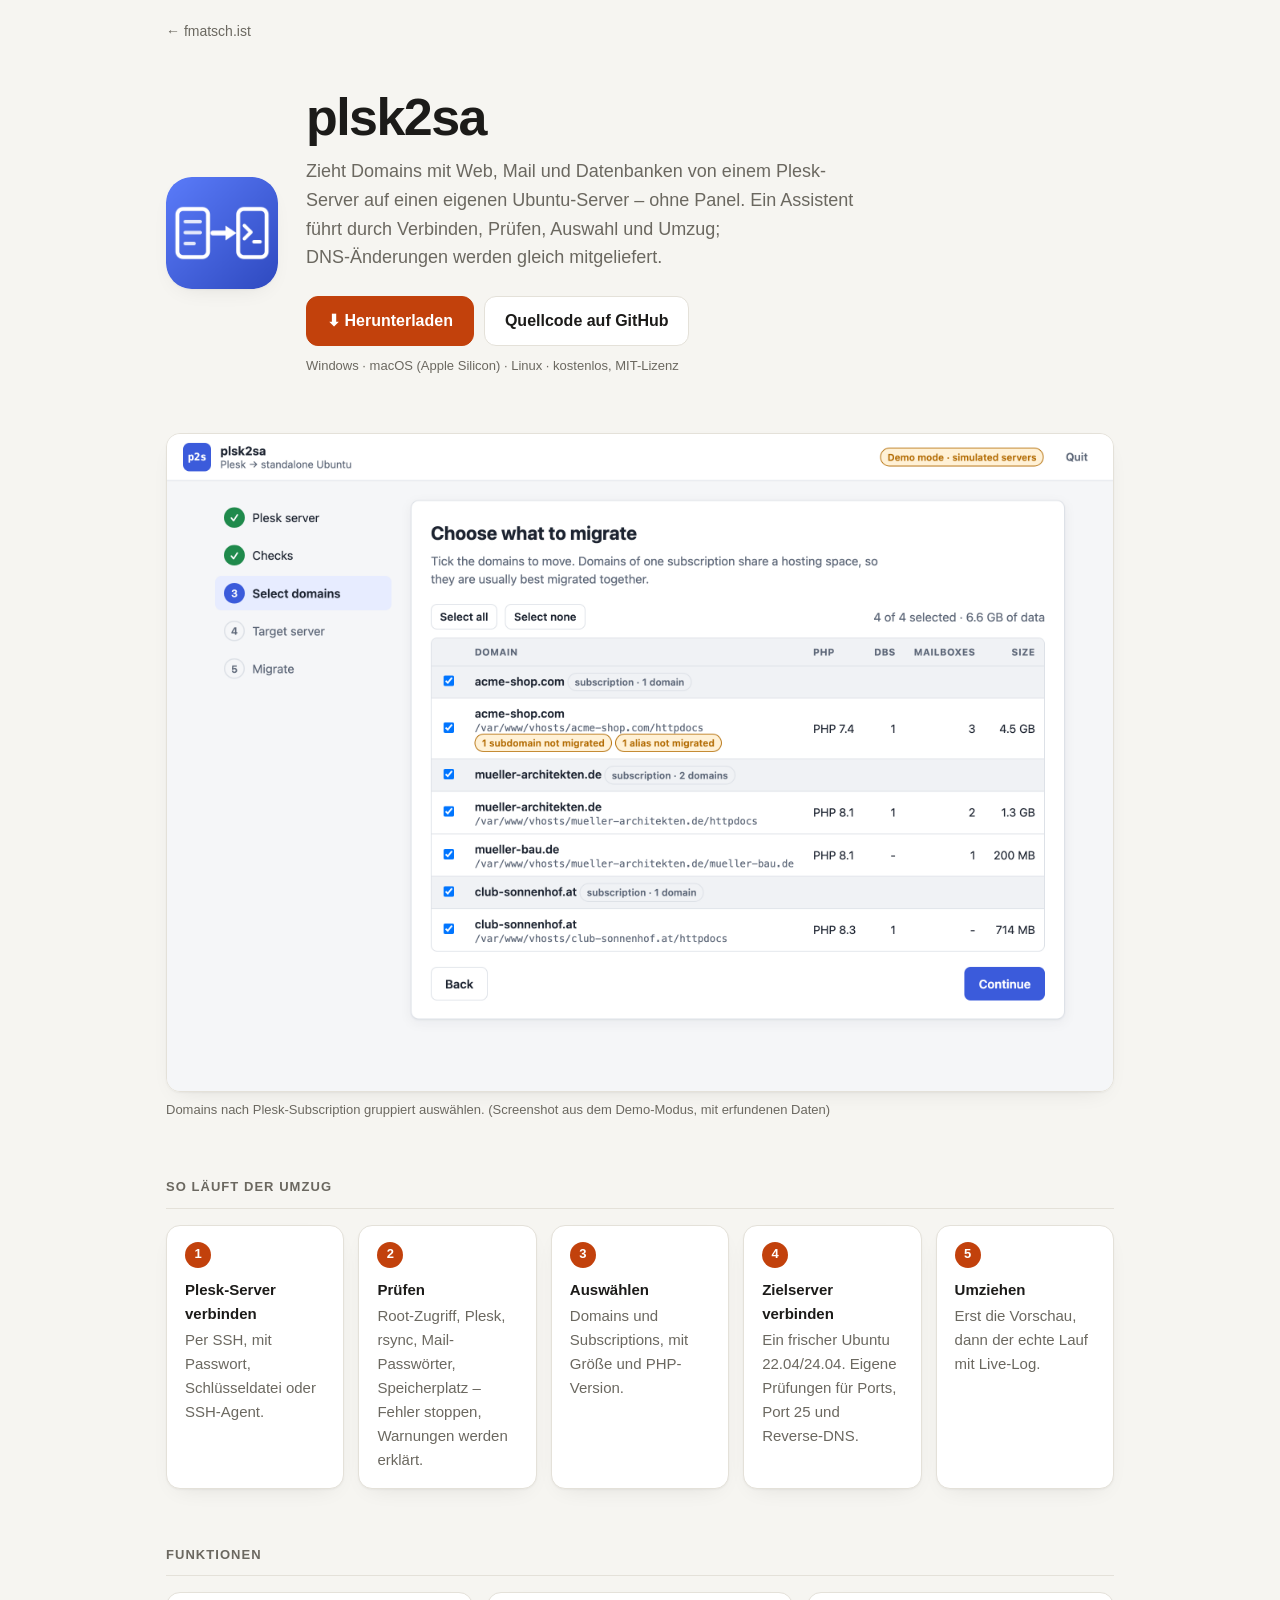
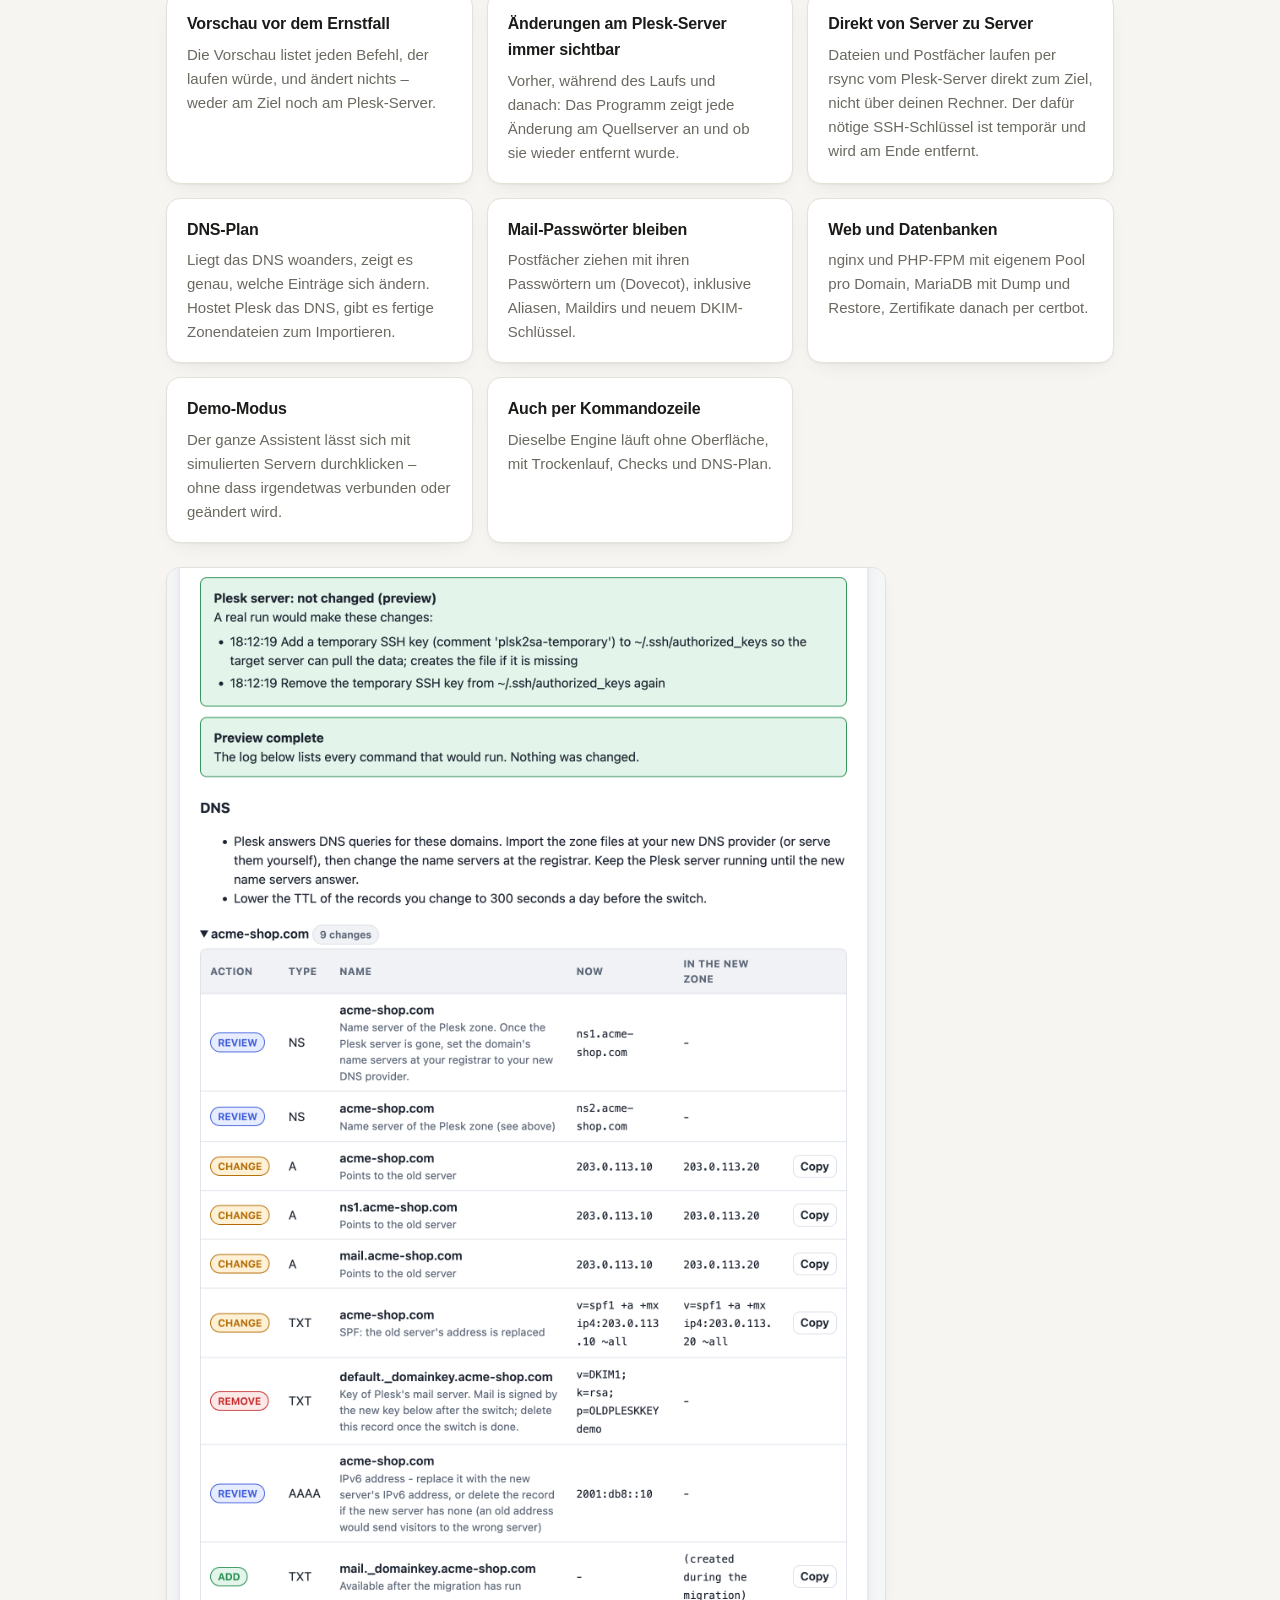
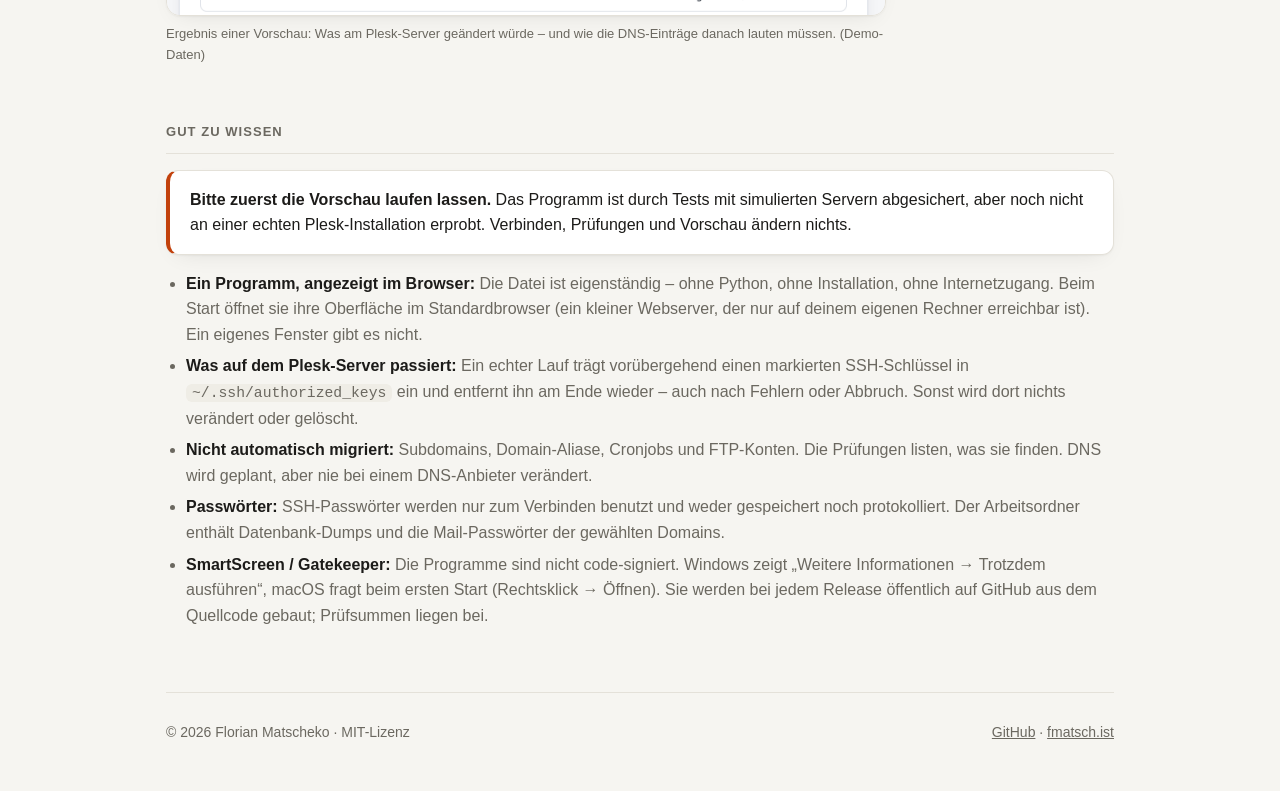
==== docs/index.html @ 43d85973 "Add project page for GitHub Pages (docs/) Landing page in the style of the sibling projects, with ic" ====
<!doctype html>
<html lang="de">
<head>
<meta charset="utf-8">
<meta name="viewport" content="width=device-width, initial-scale=1">
<title>plsk2sa – von Plesk auf einen eigenen Ubuntu-Server</title>
<meta name="description" content="Zieht Domains mit Web, Mail und Datenbanken von einem Plesk-Server auf einen nackten Ubuntu-Server – mit Assistent für Windows, macOS und Linux, Vorschau und DNS-Plan.">
<meta property="og:title" content="plsk2sa">
<meta property="og:description" content="Von Plesk auf einen eigenen Ubuntu-Server umziehen – Web, Mail, Datenbanken und DNS-Plan.">
<meta property="og:image" content="https://fmatsch.ist/plsk2sa/icon.png">
<meta name="color-scheme" content="light dark">
<link rel="icon" type="image/png" href="favicon.png">
<style>
  :root {
    --bg: #f6f5f1; --surface: #ffffff; --text: #1c1b19; --muted: #6b6860;
    --line: #e4e1d9; --accent: #c2410c; --chip: #efede6;
    --shadow: 0 1px 2px rgba(0,0,0,.04), 0 8px 24px -12px rgba(0,0,0,.12);
  }
  @media (prefers-color-scheme: dark) {
    :root:not([data-theme="light"]) {
      --bg: #141413; --surface: #1d1c1a; --text: #f1efe9; --muted: #a19d93;
      --line: #2e2c29; --accent: #fb923c; --chip: #272522;
      --shadow: 0 1px 2px rgba(0,0,0,.3), 0 8px 24px -12px rgba(0,0,0,.6);
    }
  }
  :root[data-theme="dark"] {
    --bg: #141413; --surface: #1d1c1a; --text: #f1efe9; --muted: #a19d93;
    --line: #2e2c29; --accent: #fb923c; --chip: #272522;
    --shadow: 0 1px 2px rgba(0,0,0,.3), 0 8px 24px -12px rgba(0,0,0,.6);
  }
  * { box-sizing: border-box; }
  [hidden] { display: none !important; }
  html { -webkit-text-size-adjust: 100%; }
  body {
    margin: 0; background: var(--bg); color: var(--text);
    font: 16px/1.6 ui-sans-serif, -apple-system, BlinkMacSystemFont, "Segoe UI", Inter, Roboto, sans-serif;
    -webkit-font-smoothing: antialiased;
  }
  a { color: inherit; }
  .wrap { max-width: 980px; margin: 0 auto; padding: 0 16px; }
  .crumb { padding: 20px 0 0; font-size: 14px; color: var(--muted); }
  .crumb a { text-decoration: none; }
  .crumb a:hover { color: var(--accent); }

  .hero { display: flex; gap: 28px; align-items: center; padding: 48px 0 32px; flex-wrap: wrap; }
  .hero img.icon { width: 112px; height: 112px; border-radius: 26px; box-shadow: var(--shadow); flex: none; }
  .hero h1 { font-size: clamp(32px, 6vw, 52px); letter-spacing: -0.03em; line-height: 1.05; margin: 0 0 12px; }
  .hero p { margin: 0; color: var(--muted); font-size: 18px; max-width: 56ch; }
  .actions { display: flex; flex-wrap: wrap; gap: 10px; align-items: center; margin: 24px 0 0; }
  .btn {
    display: inline-flex; align-items: center; gap: 8px; text-decoration: none;
    padding: 11px 20px; border-radius: 12px; font-weight: 600; font-size: 16px;
    border: 1px solid var(--line); background: var(--surface); color: var(--text);
  }
  .btn:hover { border-color: var(--accent); }
  .btn.primary { background: var(--accent); border-color: var(--accent); color: #fff; }
  .btn.primary:hover { filter: brightness(1.08); }
  .btn:focus-visible { outline: 2px solid var(--accent); outline-offset: 2px; }
  .dl-meta { font-size: 13px; color: var(--muted); margin-top: 10px; min-height: 1.2em; }
  .dl-all { font-size: 13px; color: var(--muted); margin-top: 4px; }
  .dl-all a { margin-right: 14px; }

  figure { margin: 24px 0 8px; }
  figure img {
    display: block; width: 100%; height: auto; border-radius: 14px;
    border: 1px solid var(--line); box-shadow: var(--shadow);
  }
  figure.narrow { max-width: 720px; }
  figcaption { font-size: 13px; color: var(--muted); margin-top: 8px; }

  h2 {
    font-size: 13px; font-weight: 600; text-transform: uppercase; letter-spacing: .08em;
    color: var(--muted); margin: 56px 0 16px; padding-bottom: 10px; border-bottom: 1px solid var(--line);
  }
  .steps { counter-reset: s; display: grid; grid-template-columns: repeat(auto-fit, minmax(170px, 1fr)); gap: 14px; padding: 0; margin: 0; list-style: none; }
  .steps li {
    counter-increment: s; background: var(--surface); border: 1px solid var(--line);
    border-radius: 14px; padding: 16px 18px; box-shadow: var(--shadow); font-size: 15px;
  }
  .steps li::before {
    content: counter(s); display: grid; place-items: center; width: 26px; height: 26px;
    border-radius: 50%; background: var(--accent); color: #fff; font-weight: 700; font-size: 13px; margin-bottom: 10px;
  }
  .steps b { display: block; margin-bottom: 2px; }
  .steps span { color: var(--muted); }

  .grid { display: grid; grid-template-columns: repeat(auto-fill, minmax(280px, 1fr)); gap: 14px; }
  .card { background: var(--surface); border: 1px solid var(--line); border-radius: 14px; padding: 18px 20px; box-shadow: var(--shadow); }
  .card h3 { margin: 0 0 6px; font-size: 16px; letter-spacing: -0.01em; }
  .card p { margin: 0; color: var(--muted); font-size: 15px; }

  .note { background: var(--surface); border: 1px solid var(--line); border-left: 4px solid var(--accent); border-radius: 12px; padding: 16px 20px; box-shadow: var(--shadow); }
  .note p { margin: 0 0 10px; } .note p:last-child { margin: 0; }
  ul.plain { margin: 0; padding-left: 20px; color: var(--muted); }
  ul.plain li { margin: 6px 0; } ul.plain b { color: var(--text); }
  code { background: var(--chip); padding: 1px 6px; border-radius: 6px; font-size: .92em; }

  footer {
    border-top: 1px solid var(--line); margin-top: 64px; padding: 28px 0 48px;
    color: var(--muted); font-size: 14px; display: flex; flex-wrap: wrap; gap: 8px 24px; justify-content: space-between;
  }
  footer a { color: var(--muted); } footer a:hover { color: var(--accent); }
  @media (max-width: 480px) { .hero { padding-top: 32px; } .hero img.icon { width: 84px; height: 84px; border-radius: 20px; } }
</style>
</head>
<body>
<div class="wrap">
  <div class="crumb"><a href="https://fmatsch.ist/">← fmatsch.ist</a></div>

  <header class="hero">
    <img class="icon" src="icon.png" alt="" width="112" height="112">
    <div>
      <h1>plsk2sa</h1>
      <p>Zieht Domains mit Web, Mail und Datenbanken von einem Plesk-Server auf einen eigenen Ubuntu-Server – ohne Panel. Ein Assistent führt durch Verbinden, Prüfen, Auswahl und Umzug; DNS-Änderungen werden gleich mitgeliefert.</p>
      <div class="actions">
        <a class="btn primary" id="dl" href="https://github.com/fmatsch/plsk2sa/releases/latest">⬇ Herunterladen</a>
        <a class="btn" href="https://github.com/fmatsch/plsk2sa">Quellcode auf GitHub</a>
      </div>
      <div class="dl-meta" id="dl-meta">Windows · macOS (Apple Silicon) · Linux · kostenlos, MIT-Lizenz</div>
      <div class="dl-all" id="dl-all" hidden></div>
    </div>
  </header>

  <figure>
    <img src="screenshot.png" alt="Der Assistent: Domains nach Subscription gruppiert, mit PHP-Version, Datenbanken, Postfächern und Größe" width="2360" height="1640">
    <figcaption>Domains nach Plesk-Subscription gruppiert auswählen. (Screenshot aus dem Demo-Modus, mit erfundenen Daten)</figcaption>
  </figure>

  <h2>So läuft der Umzug</h2>
  <ol class="steps">
    <li><b>Plesk-Server verbinden</b><span>Per SSH, mit Passwort, Schlüsseldatei oder SSH-Agent.</span></li>
    <li><b>Prüfen</b><span>Root-Zugriff, Plesk, rsync, Mail-Passwörter, Speicherplatz – Fehler stoppen, Warnungen werden erklärt.</span></li>
    <li><b>Auswählen</b><span>Domains und Subscriptions, mit Größe und PHP-Version.</span></li>
    <li><b>Zielserver verbinden</b><span>Ein frischer Ubuntu 22.04/24.04. Eigene Prüfungen für Ports, Port 25 und Reverse-DNS.</span></li>
    <li><b>Umziehen</b><span>Erst die Vorschau, dann der echte Lauf mit Live-Log.</span></li>
  </ol>

  <h2>Funktionen</h2>
  <div class="grid">
    <div class="card"><h3>Vorschau vor dem Ernstfall</h3><p>Die Vorschau listet jeden Befehl, der laufen würde, und ändert nichts – weder am Ziel noch am Plesk-Server.</p></div>
    <div class="card"><h3>Änderungen am Plesk-Server immer sichtbar</h3><p>Vorher, während des Laufs und danach: Das Programm zeigt jede Änderung am Quellserver an und ob sie wieder entfernt wurde.</p></div>
    <div class="card"><h3>Direkt von Server zu Server</h3><p>Dateien und Postfächer laufen per rsync vom Plesk-Server direkt zum Ziel, nicht über deinen Rechner. Der dafür nötige SSH-Schlüssel ist temporär und wird am Ende entfernt.</p></div>
    <div class="card"><h3>DNS-Plan</h3><p>Liegt das DNS woanders, zeigt es genau, welche Einträge sich ändern. Hostet Plesk das DNS, gibt es fertige Zonendateien zum Importieren.</p></div>
    <div class="card"><h3>Mail-Passwörter bleiben</h3><p>Postfächer ziehen mit ihren Passwörtern um (Dovecot), inklusive Aliasen, Maildirs und neuem DKIM-Schlüssel.</p></div>
    <div class="card"><h3>Web und Datenbanken</h3><p>nginx und PHP-FPM mit eigenem Pool pro Domain, MariaDB mit Dump und Restore, Zertifikate danach per certbot.</p></div>
    <div class="card"><h3>Demo-Modus</h3><p>Der ganze Assistent lässt sich mit simulierten Servern durchklicken – ohne dass irgendetwas verbunden oder geändert wird.</p></div>
    <div class="card"><h3>Auch per Kommandozeile</h3><p>Dieselbe Engine läuft ohne Oberfläche, mit Trockenlauf, Checks und DNS-Plan.</p></div>
  </div>

  <figure class="narrow">
    <img src="screenshot-dns.png" alt="Ergebnis der Vorschau: Hinweis zu Änderungen am Plesk-Server und DNS-Plan mit geänderten, hinzuzufügenden und zu entfernenden Einträgen" width="1700" height="2480" loading="lazy">
    <figcaption>Ergebnis einer Vorschau: Was am Plesk-Server geändert würde – und wie die DNS-Einträge danach lauten müssen. (Demo-Daten)</figcaption>
  </figure>

  <h2>Gut zu wissen</h2>
  <div class="note">
    <p><b>Bitte zuerst die Vorschau laufen lassen.</b> Das Programm ist durch Tests mit simulierten Servern abgesichert, aber noch nicht an einer echten Plesk-Installation erprobt. Verbinden, Prüfungen und Vorschau ändern nichts.</p>
  </div>
  <ul class="plain" style="margin-top:16px">
    <li><b>Ein Programm, angezeigt im Browser:</b> Die Datei ist eigenständig – ohne Python, ohne Installation, ohne Internetzugang. Beim Start öffnet sie ihre Oberfläche im Standardbrowser (ein kleiner Webserver, der nur auf deinem eigenen Rechner erreichbar ist). Ein eigenes Fenster gibt es nicht.</li>
    <li><b>Was auf dem Plesk-Server passiert:</b> Ein echter Lauf trägt vorübergehend einen markierten SSH-Schlüssel in <code>~/.ssh/authorized_keys</code> ein und entfernt ihn am Ende wieder – auch nach Fehlern oder Abbruch. Sonst wird dort nichts verändert oder gelöscht.</li>
    <li><b>Nicht automatisch migriert:</b> Subdomains, Domain-Aliase, Cronjobs und FTP-Konten. Die Prüfungen listen, was sie finden. DNS wird geplant, aber nie bei einem DNS-Anbieter verändert.</li>
    <li><b>Passwörter:</b> SSH-Passwörter werden nur zum Verbinden benutzt und weder gespeichert noch protokolliert. Der Arbeitsordner enthält Datenbank-Dumps und die Mail-Passwörter der gewählten Domains.</li>
    <li><b>SmartScreen / Gatekeeper:</b> Die Programme sind nicht code-signiert. Windows zeigt „Weitere Informationen → Trotzdem ausführen“, macOS fragt beim ersten Start (Rechtsklick → Öffnen). Sie werden bei jedem Release öffentlich auf GitHub aus dem Quellcode gebaut; Prüfsummen liegen bei.</li>
  </ul>

  <footer>
    <span>© <span id="year">2026</span> Florian Matscheko · MIT-Lizenz</span>
    <span><a href="https://github.com/fmatsch/plsk2sa">GitHub</a> · <a href="https://fmatsch.ist/">fmatsch.ist</a></span>
  </footer>
</div>
<script>
  document.getElementById("year").textContent = new Date().getFullYear();

  // Direktlinks zum neuesten Release; ohne Netz oder ohne Release bleibt der statische Link.
  const FILES = [
    { os: "windows", label: "Windows", name: "plsk2sa-windows-x64.exe" },
    { os: "macos",   label: "macOS (Apple Silicon)", name: "plsk2sa-macos-arm64.tar.gz" },
    { os: "linux",   label: "Linux", name: "plsk2sa-linux-x64.tar.gz" },
  ];
  const ua = (navigator.userAgent || "") + " " + (navigator.platform || "");
  const mine = /Win/i.test(ua) ? "windows" : /Mac/i.test(ua) ? "macos" : /Linux|X11/i.test(ua) ? "linux" : "windows";

  fetch("https://api.github.com/repos/fmatsch/plsk2sa/releases/latest")
    .then(r => r.ok ? r.json() : Promise.reject())
    .then(rel => {
      const found = FILES.map(f => ({ ...f, asset: (rel.assets || []).find(a => a.name === f.name) })).filter(f => f.asset);
      if (!found.length) return;
      const pick = found.find(f => f.os === mine) || found[0];
      const dl = document.getElementById("dl");
      dl.href = pick.asset.browser_download_url;
      dl.textContent = "⬇ Für " + pick.label + " herunterladen";
      document.getElementById("dl-meta").textContent =
        `${rel.tag_name} · ${Math.round(pick.asset.size / 1048576)} MB · kostenlos, MIT-Lizenz`;
      const all = document.getElementById("dl-all");
      all.replaceChildren("Alle: ", ...found.map(f => Object.assign(document.createElement("a"),
        { href: f.asset.browser_download_url, textContent: f.label })));
      all.hidden = false;
    })
    .catch(() => {});
</script>
</body>
</html>
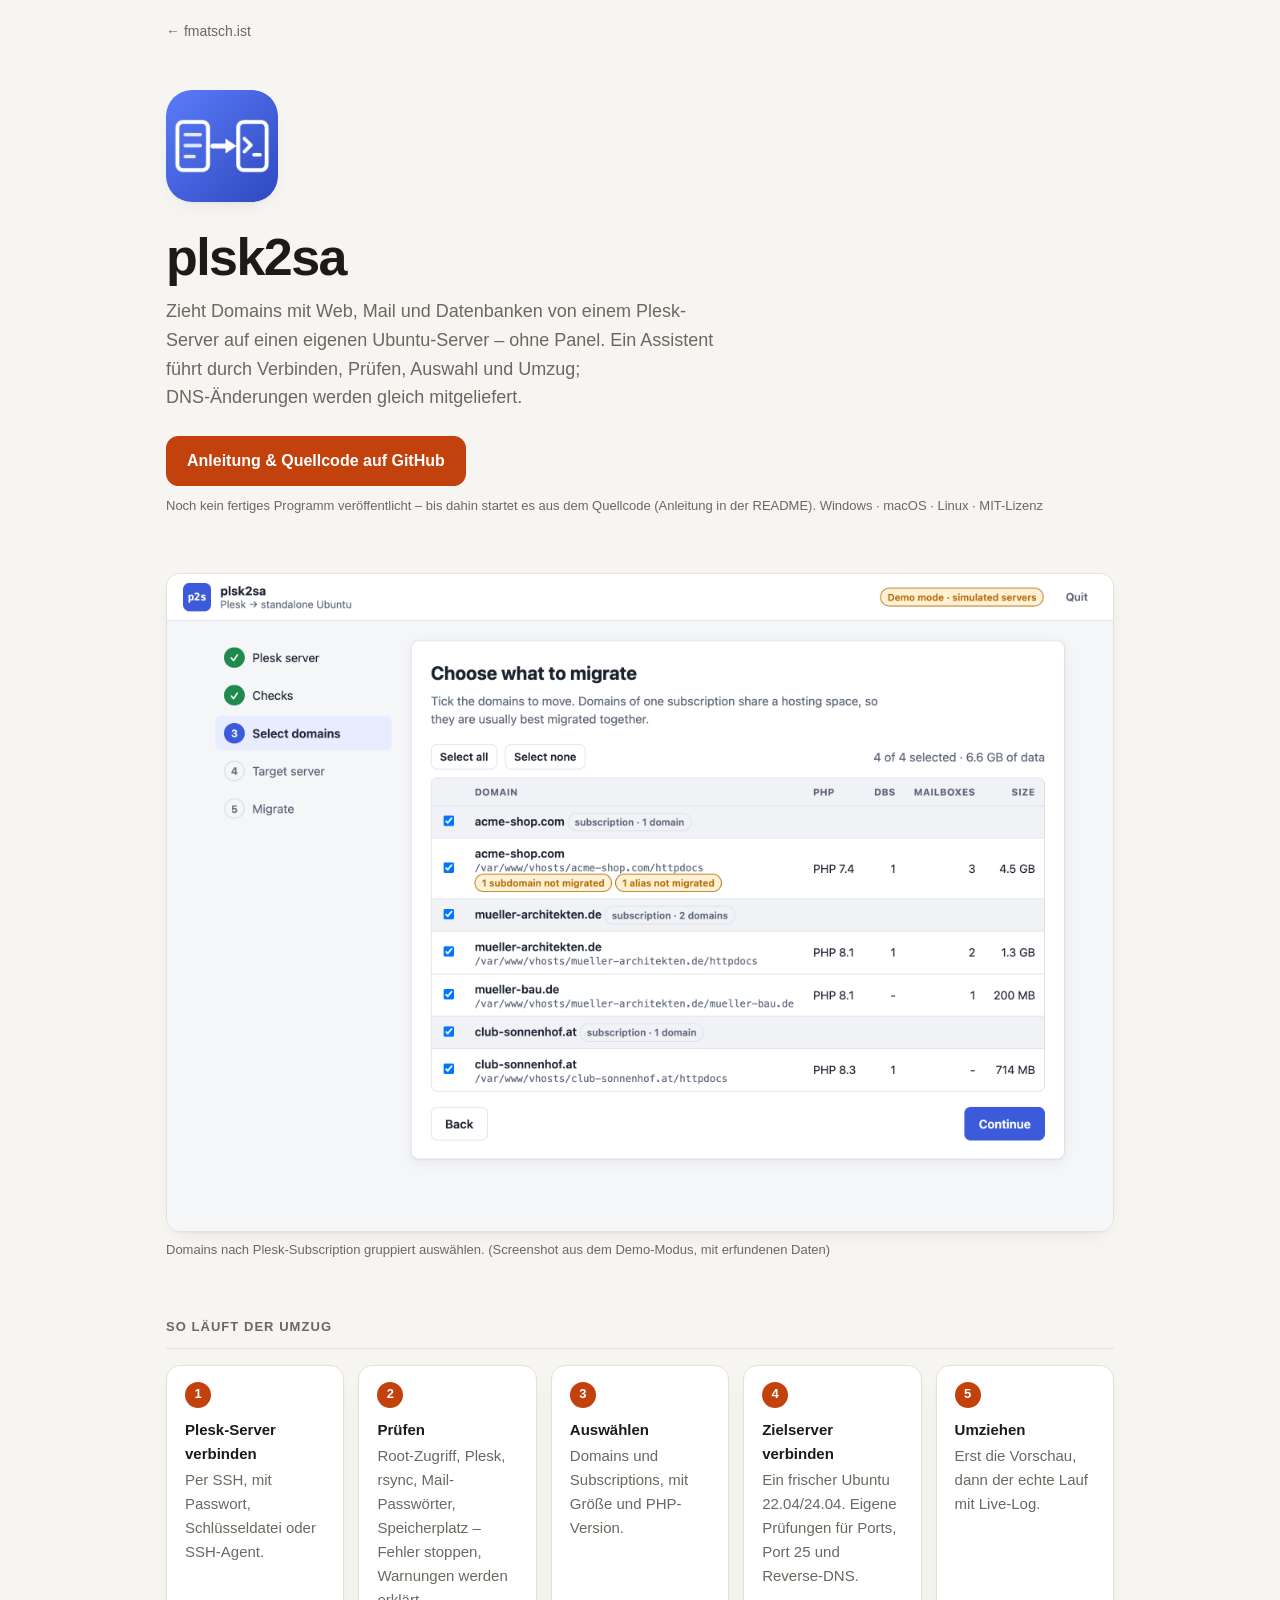
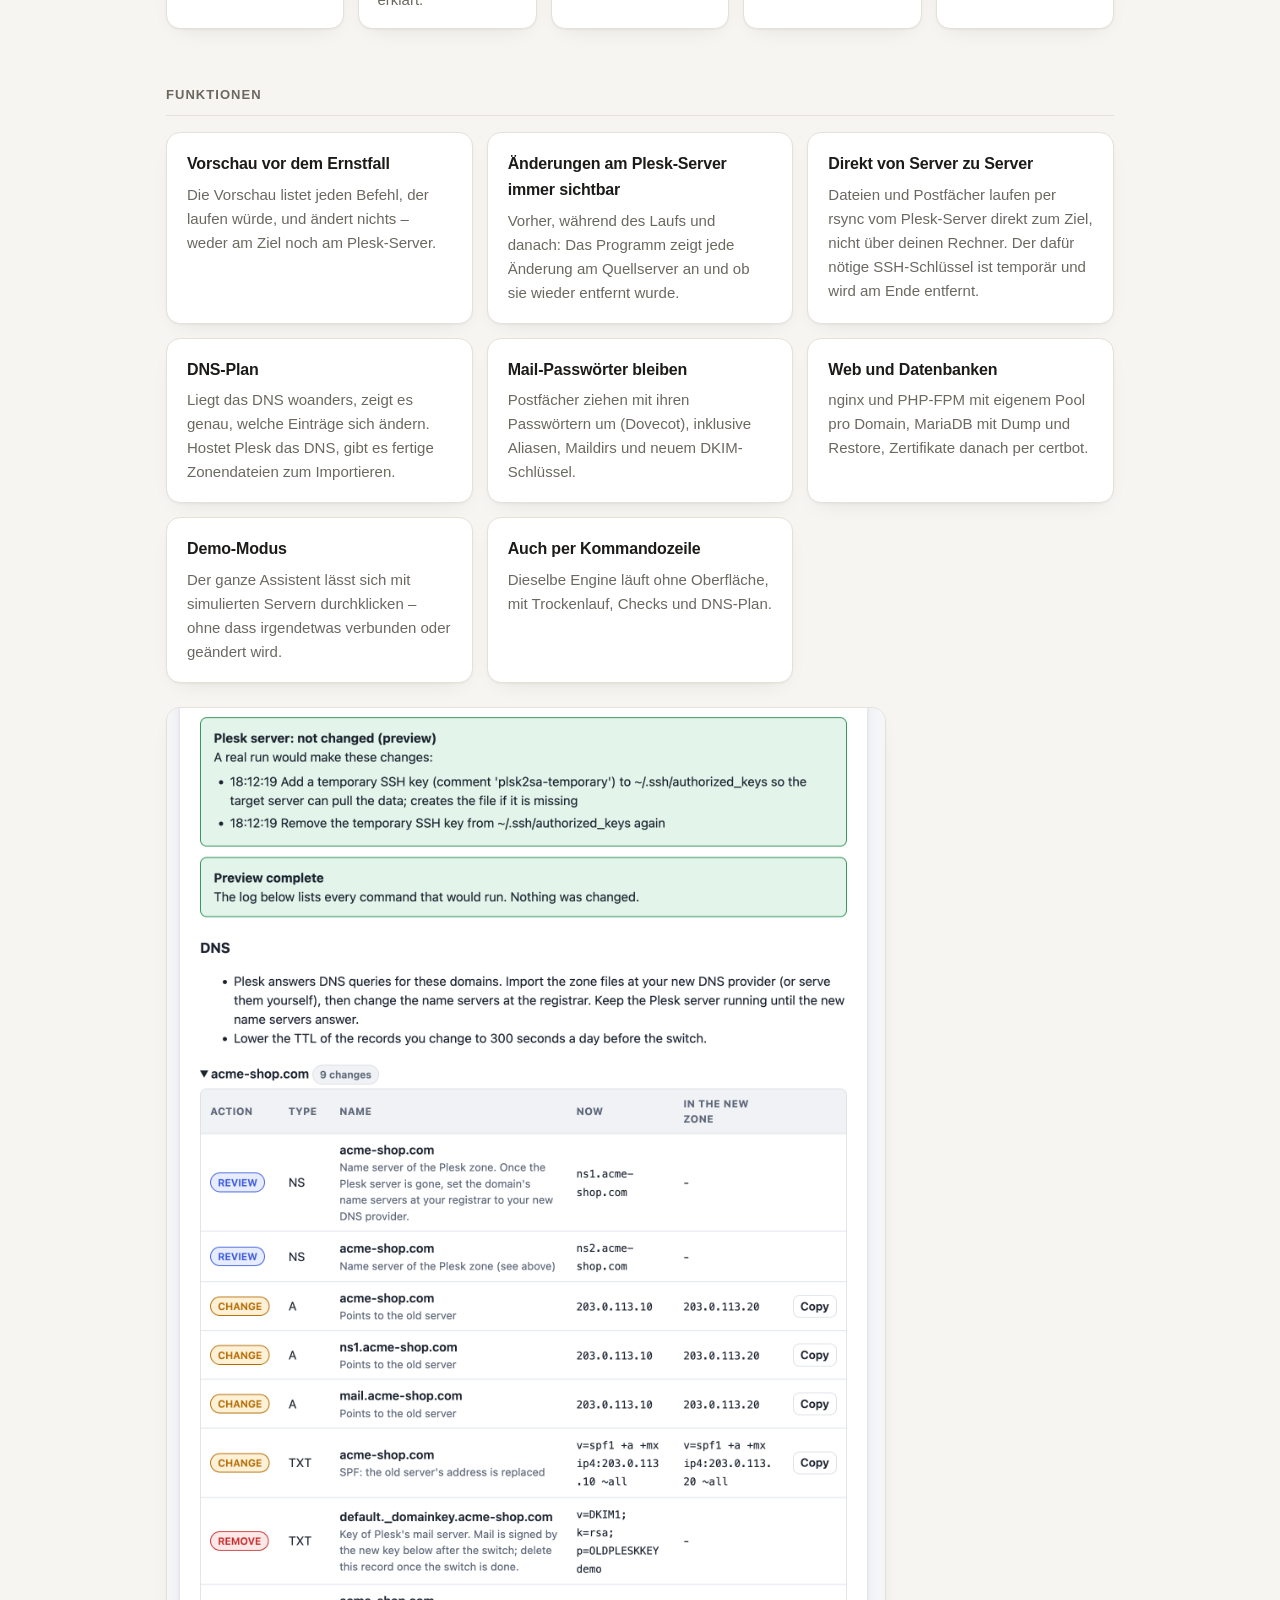
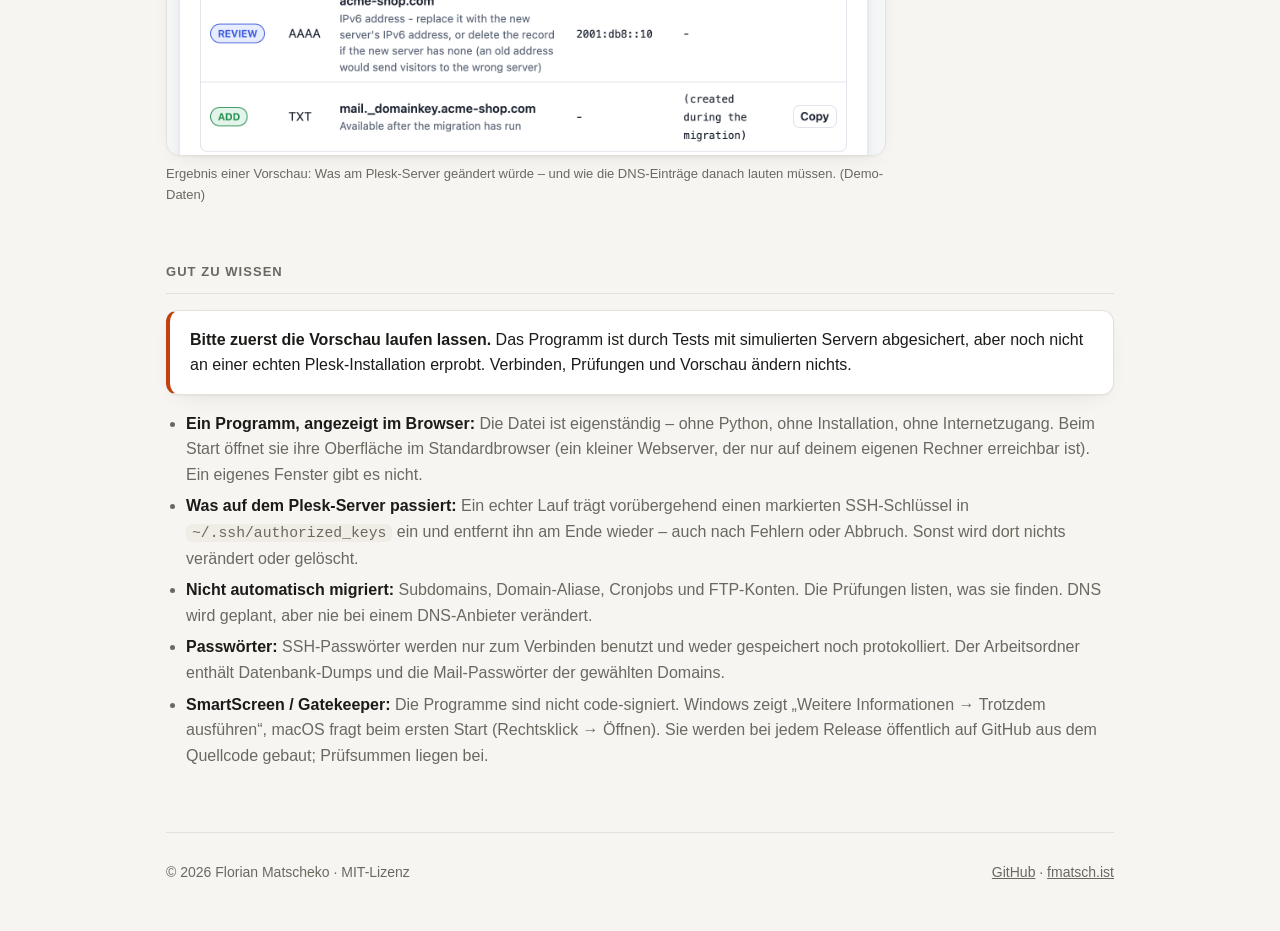
==== commit 78038d24: "Project page: honest download state until the first release; link the site from the README Co-Author" ====
--- a/docs/index.html
+++ b/docs/index.html
@@ -113,10 +113,10 @@
       <h1>plsk2sa</h1>
       <p>Zieht Domains mit Web, Mail und Datenbanken von einem Plesk-Server auf einen eigenen Ubuntu-Server – ohne Panel. Ein Assistent führt durch Verbinden, Prüfen, Auswahl und Umzug; DNS-Änderungen werden gleich mitgeliefert.</p>
       <div class="actions">
-        <a class="btn primary" id="dl" href="https://github.com/fmatsch/plsk2sa/releases/latest">⬇ Herunterladen</a>
-        <a class="btn" href="https://github.com/fmatsch/plsk2sa">Quellcode auf GitHub</a>
+        <a class="btn primary" id="dl" href="https://github.com/fmatsch/plsk2sa#readme">Anleitung &amp; Quellcode auf GitHub</a>
+        <a class="btn" id="src" href="https://github.com/fmatsch/plsk2sa" hidden>Quellcode auf GitHub</a>
       </div>
-      <div class="dl-meta" id="dl-meta">Windows · macOS (Apple Silicon) · Linux · kostenlos, MIT-Lizenz</div>
+      <div class="dl-meta" id="dl-meta">Noch kein fertiges Programm veröffentlicht – bis dahin startet es aus dem Quellcode (Anleitung in der README). Windows · macOS · Linux · MIT-Lizenz</div>
       <div class="dl-all" id="dl-all" hidden></div>
     </div>
   </header>
@@ -190,6 +190,7 @@
       const dl = document.getElementById("dl");
       dl.href = pick.asset.browser_download_url;
       dl.textContent = "⬇ Für " + pick.label + " herunterladen";
+      document.getElementById("src").hidden = false;
       document.getElementById("dl-meta").textContent =
         `${rel.tag_name} · ${Math.round(pick.asset.size / 1048576)} MB · kostenlos, MIT-Lizenz`;
       const all = document.getElementById("dl-all");
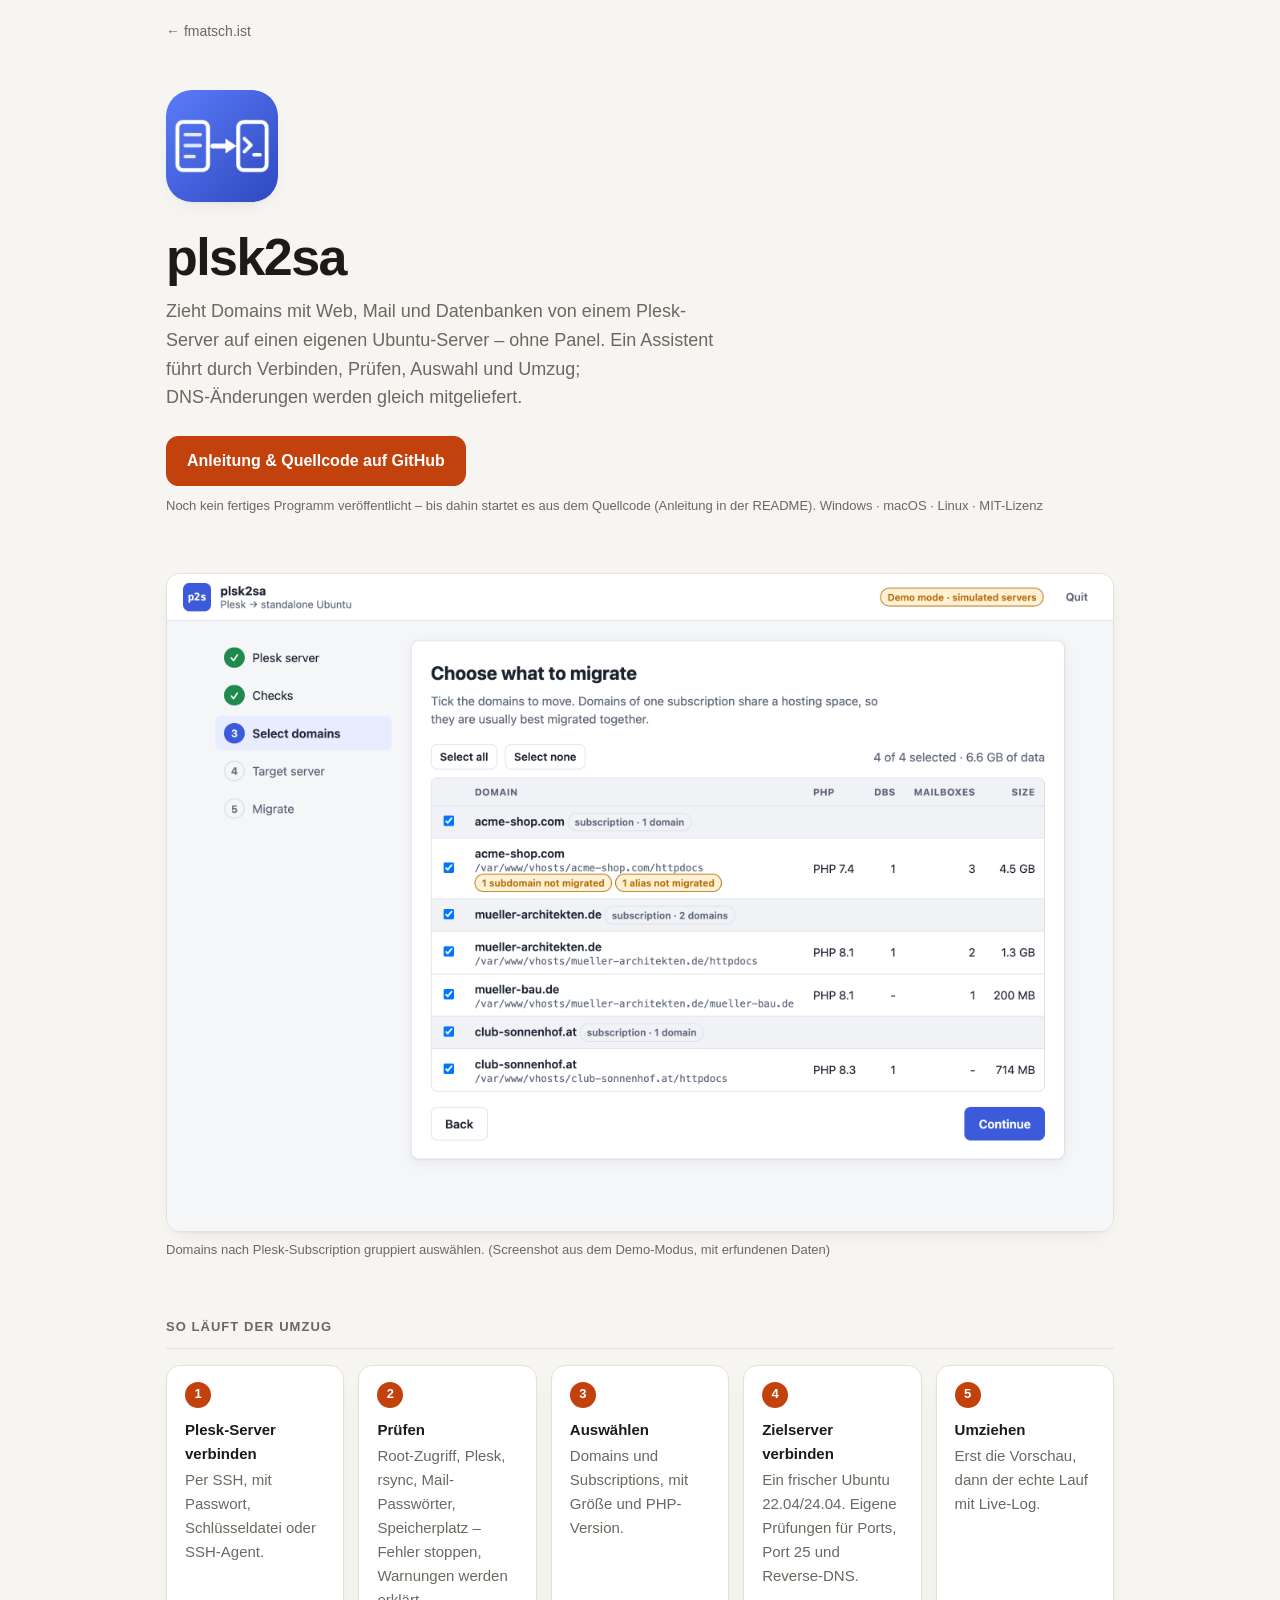
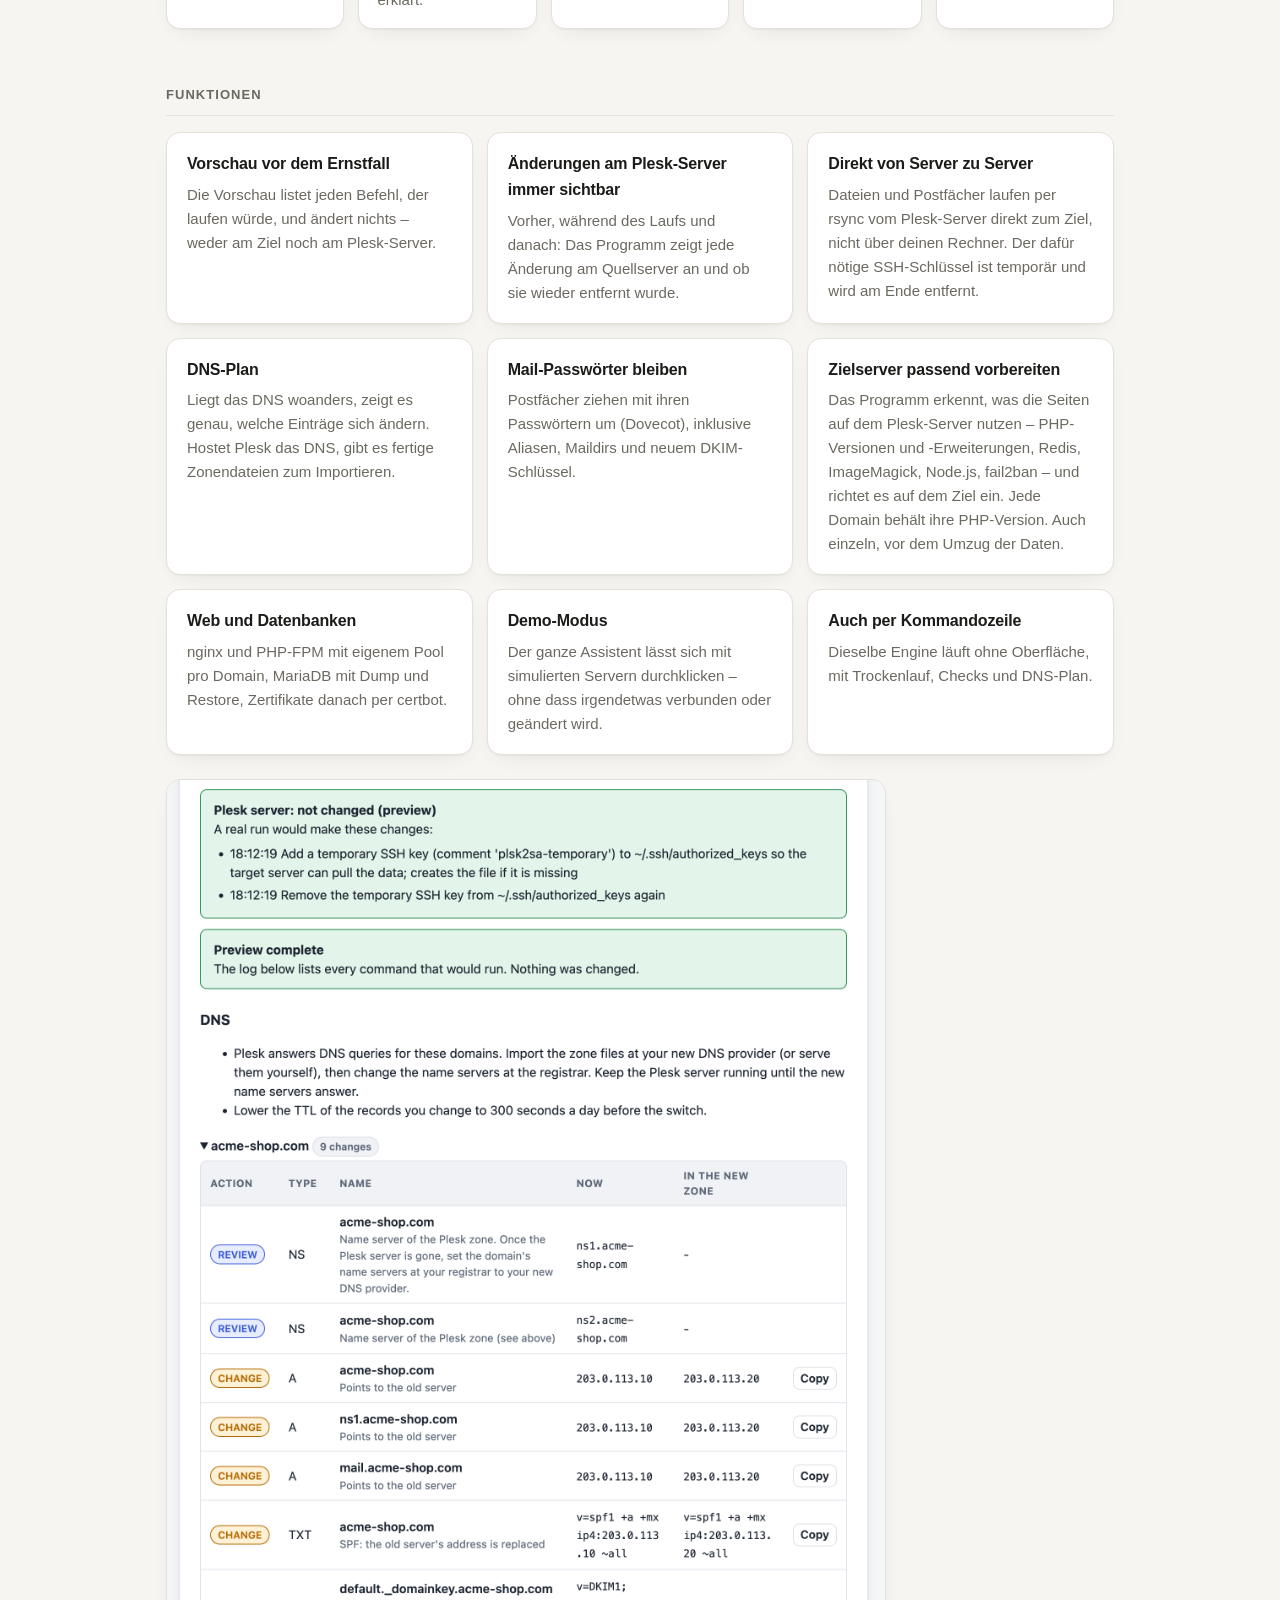
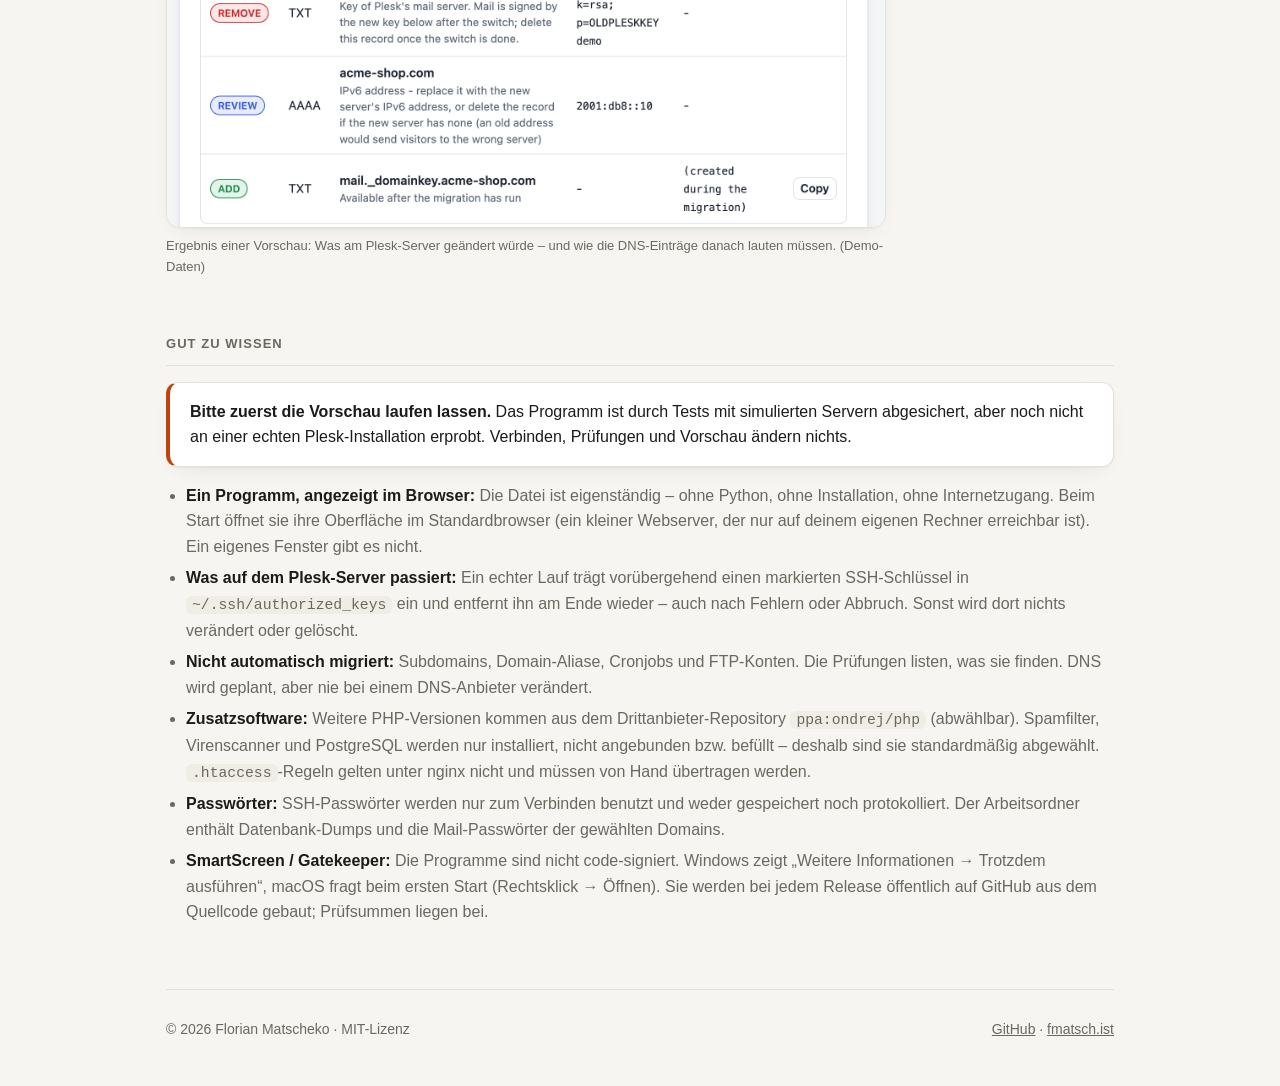
==== commit c54f7c1c: "Prepare the target server for what the Plesk sites use - requirements.py reads (read-only) what the " ====
--- a/docs/index.html
+++ b/docs/index.html
@@ -142,6 +142,7 @@
     <div class="card"><h3>Direkt von Server zu Server</h3><p>Dateien und Postfächer laufen per rsync vom Plesk-Server direkt zum Ziel, nicht über deinen Rechner. Der dafür nötige SSH-Schlüssel ist temporär und wird am Ende entfernt.</p></div>
     <div class="card"><h3>DNS-Plan</h3><p>Liegt das DNS woanders, zeigt es genau, welche Einträge sich ändern. Hostet Plesk das DNS, gibt es fertige Zonendateien zum Importieren.</p></div>
     <div class="card"><h3>Mail-Passwörter bleiben</h3><p>Postfächer ziehen mit ihren Passwörtern um (Dovecot), inklusive Aliasen, Maildirs und neuem DKIM-Schlüssel.</p></div>
+    <div class="card"><h3>Zielserver passend vorbereiten</h3><p>Das Programm erkennt, was die Seiten auf dem Plesk-Server nutzen – PHP-Versionen und -Erweiterungen, Redis, ImageMagick, Node.js, fail2ban – und richtet es auf dem Ziel ein. Jede Domain behält ihre PHP-Version. Auch einzeln, vor dem Umzug der Daten.</p></div>
     <div class="card"><h3>Web und Datenbanken</h3><p>nginx und PHP-FPM mit eigenem Pool pro Domain, MariaDB mit Dump und Restore, Zertifikate danach per certbot.</p></div>
     <div class="card"><h3>Demo-Modus</h3><p>Der ganze Assistent lässt sich mit simulierten Servern durchklicken – ohne dass irgendetwas verbunden oder geändert wird.</p></div>
     <div class="card"><h3>Auch per Kommandozeile</h3><p>Dieselbe Engine läuft ohne Oberfläche, mit Trockenlauf, Checks und DNS-Plan.</p></div>
@@ -160,6 +161,7 @@
     <li><b>Ein Programm, angezeigt im Browser:</b> Die Datei ist eigenständig – ohne Python, ohne Installation, ohne Internetzugang. Beim Start öffnet sie ihre Oberfläche im Standardbrowser (ein kleiner Webserver, der nur auf deinem eigenen Rechner erreichbar ist). Ein eigenes Fenster gibt es nicht.</li>
     <li><b>Was auf dem Plesk-Server passiert:</b> Ein echter Lauf trägt vorübergehend einen markierten SSH-Schlüssel in <code>~/.ssh/authorized_keys</code> ein und entfernt ihn am Ende wieder – auch nach Fehlern oder Abbruch. Sonst wird dort nichts verändert oder gelöscht.</li>
     <li><b>Nicht automatisch migriert:</b> Subdomains, Domain-Aliase, Cronjobs und FTP-Konten. Die Prüfungen listen, was sie finden. DNS wird geplant, aber nie bei einem DNS-Anbieter verändert.</li>
+    <li><b>Zusatzsoftware:</b> Weitere PHP-Versionen kommen aus dem Drittanbieter-Repository <code>ppa:ondrej/php</code> (abwählbar). Spamfilter, Virenscanner und PostgreSQL werden nur installiert, nicht angebunden bzw. befüllt – deshalb sind sie standardmäßig abgewählt. <code>.htaccess</code>-Regeln gelten unter nginx nicht und müssen von Hand übertragen werden.</li>
     <li><b>Passwörter:</b> SSH-Passwörter werden nur zum Verbinden benutzt und weder gespeichert noch protokolliert. Der Arbeitsordner enthält Datenbank-Dumps und die Mail-Passwörter der gewählten Domains.</li>
     <li><b>SmartScreen / Gatekeeper:</b> Die Programme sind nicht code-signiert. Windows zeigt „Weitere Informationen → Trotzdem ausführen“, macOS fragt beim ersten Start (Rechtsklick → Öffnen). Sie werden bei jedem Release öffentlich auf GitHub aus dem Quellcode gebaut; Prüfsummen liegen bei.</li>
   </ul>
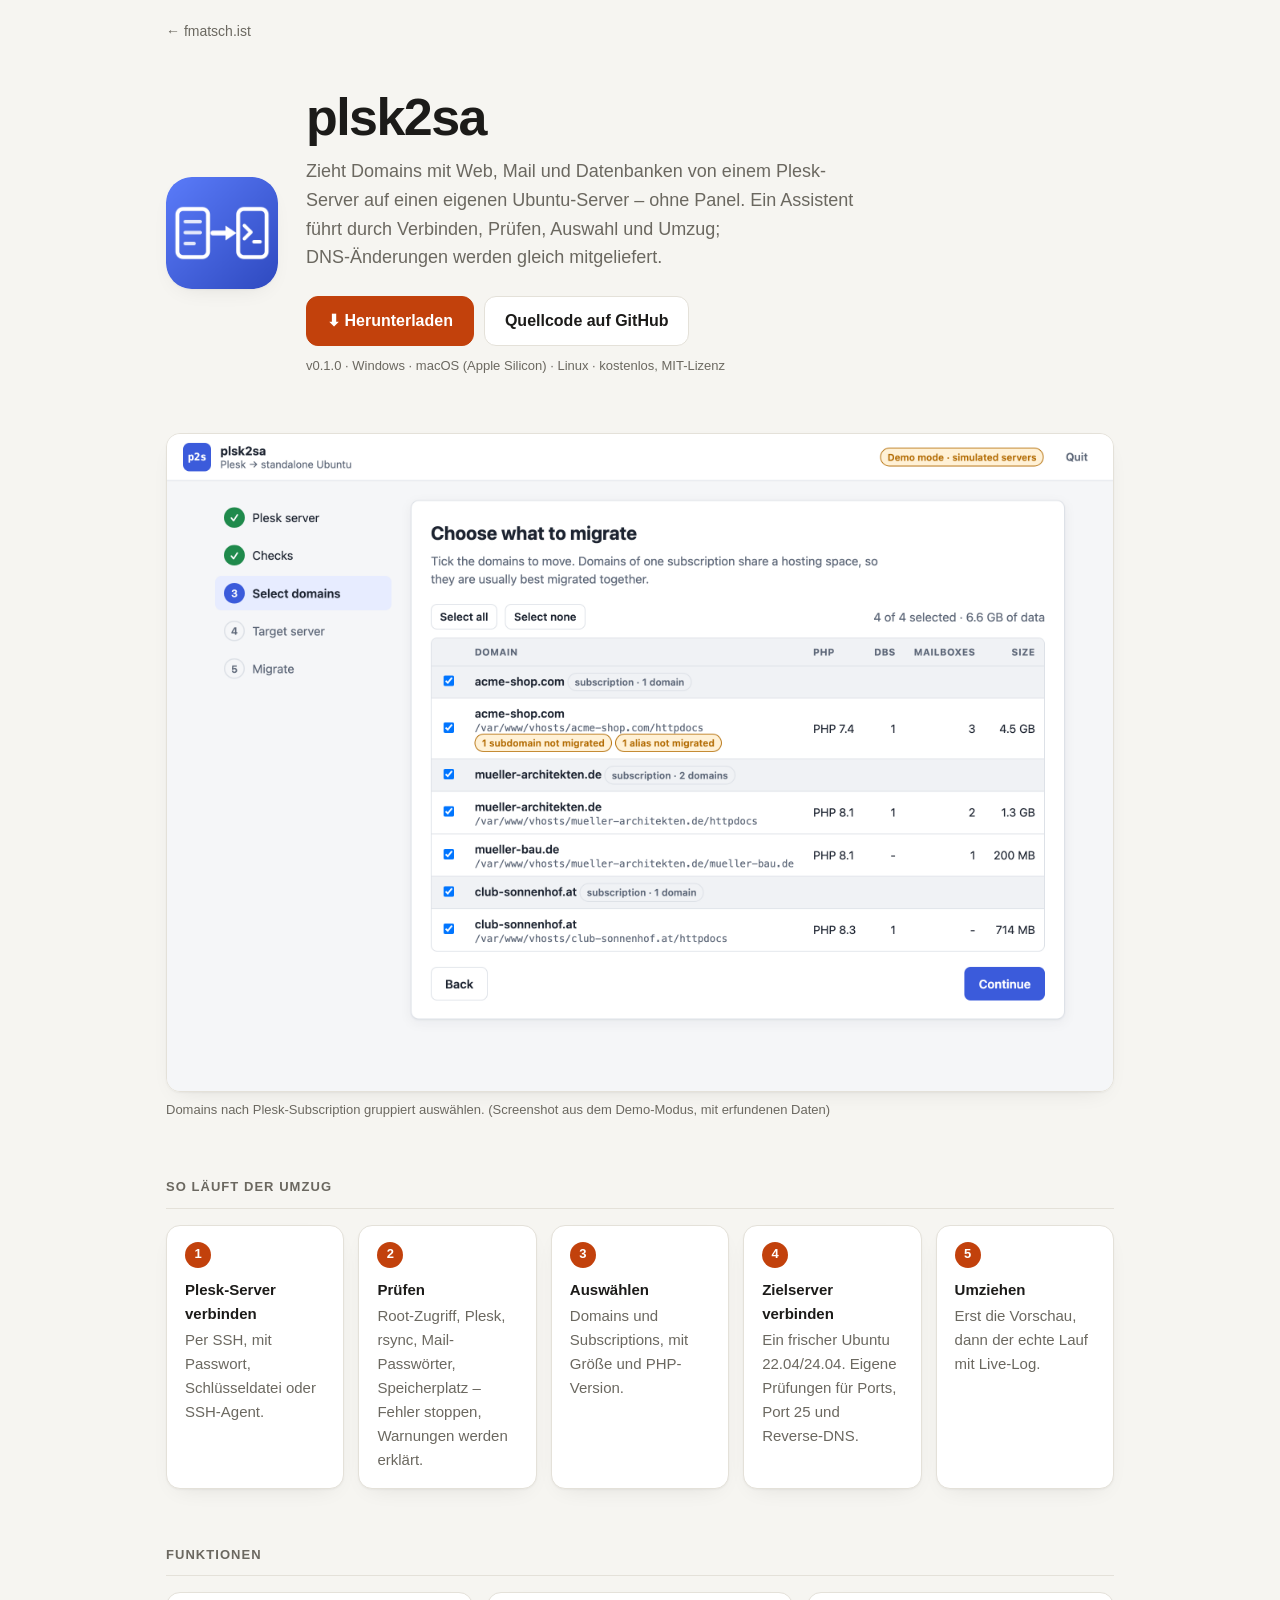
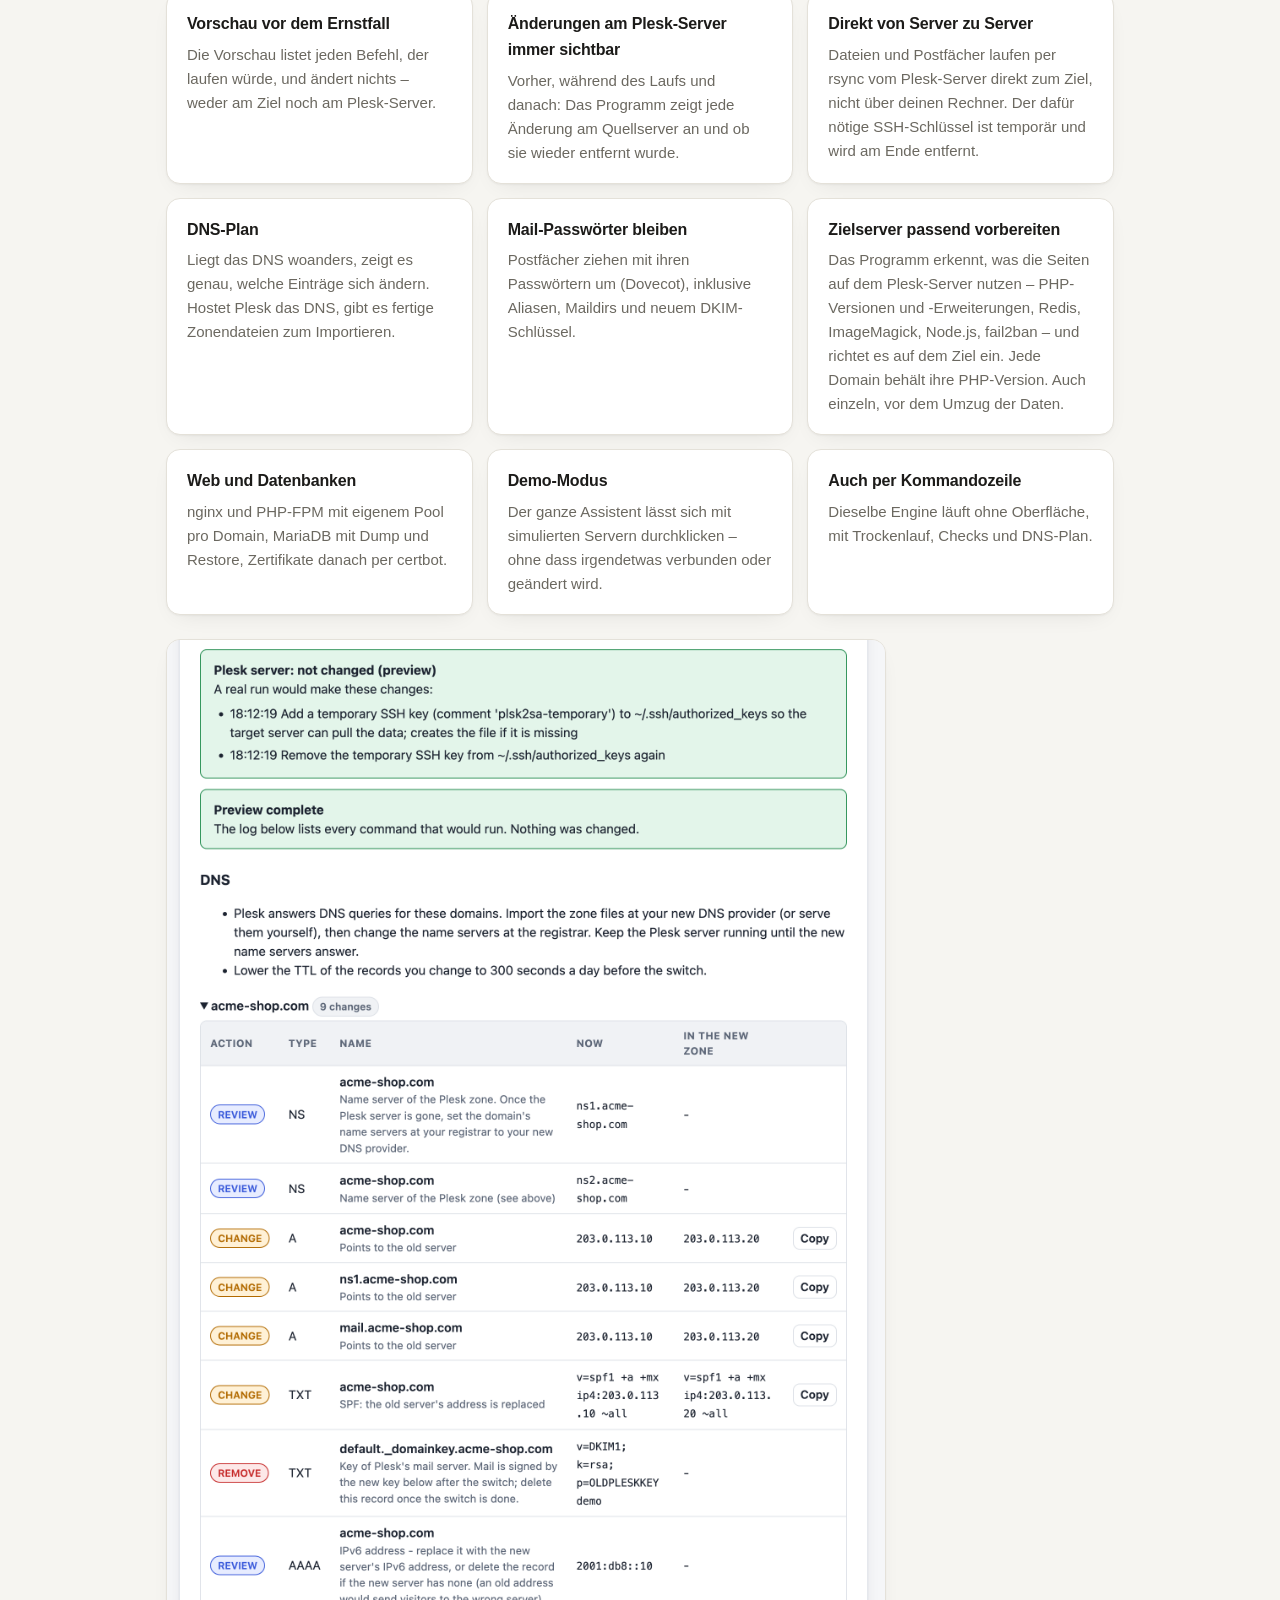
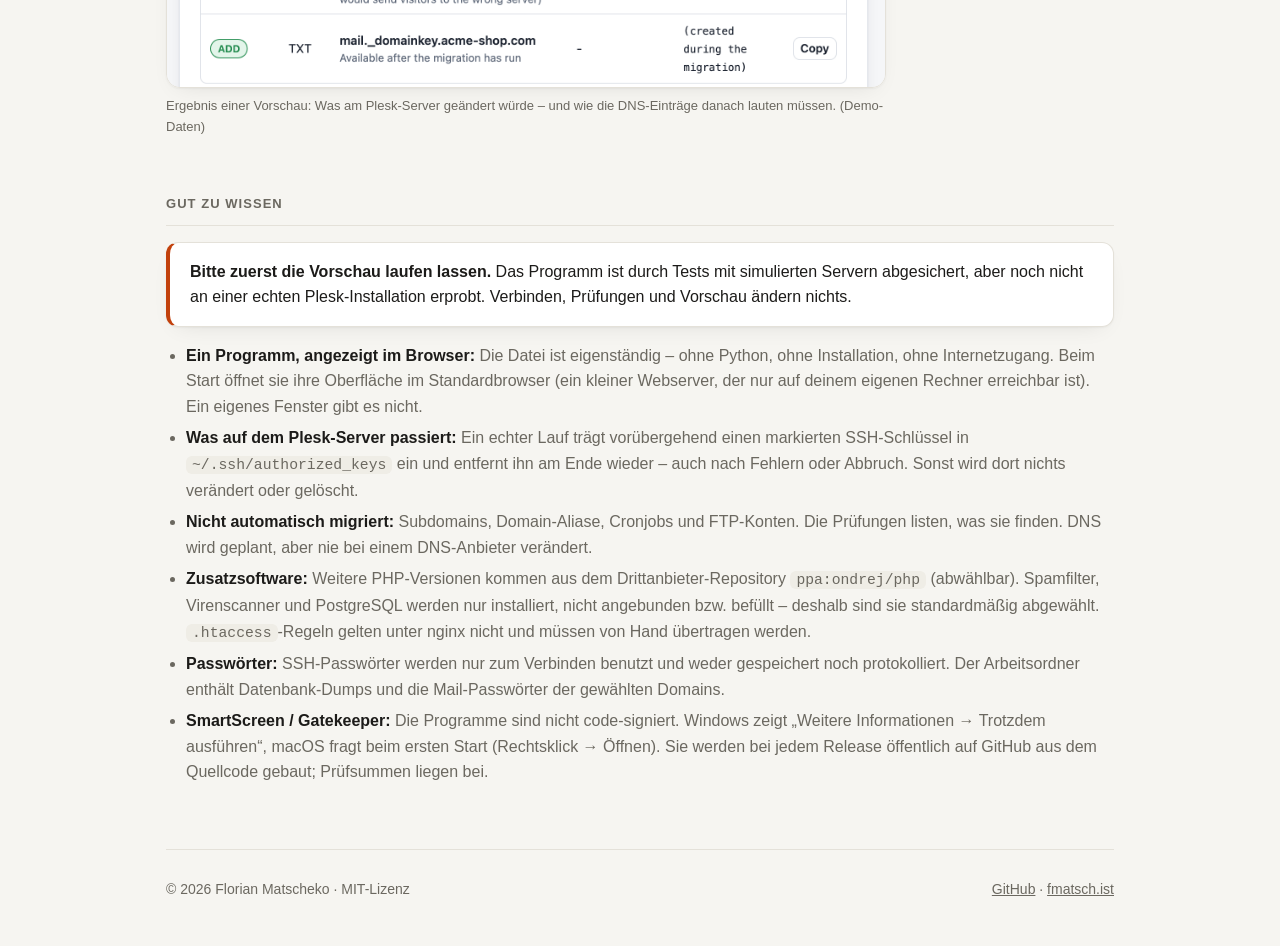
==== commit 6fcbb526: "Project page and README: the first release exists Co-Authored-By: Claude Sonnet 5.5 <noreply@anthrop" ====
--- a/docs/index.html
+++ b/docs/index.html
@@ -113,10 +113,10 @@
       <h1>plsk2sa</h1>
       <p>Zieht Domains mit Web, Mail und Datenbanken von einem Plesk-Server auf einen eigenen Ubuntu-Server – ohne Panel. Ein Assistent führt durch Verbinden, Prüfen, Auswahl und Umzug; DNS-Änderungen werden gleich mitgeliefert.</p>
       <div class="actions">
-        <a class="btn primary" id="dl" href="https://github.com/fmatsch/plsk2sa#readme">Anleitung &amp; Quellcode auf GitHub</a>
-        <a class="btn" id="src" href="https://github.com/fmatsch/plsk2sa" hidden>Quellcode auf GitHub</a>
+        <a class="btn primary" id="dl" href="https://github.com/fmatsch/plsk2sa/releases/latest">⬇ Herunterladen</a>
+        <a class="btn" id="src" href="https://github.com/fmatsch/plsk2sa">Quellcode auf GitHub</a>
       </div>
-      <div class="dl-meta" id="dl-meta">Noch kein fertiges Programm veröffentlicht – bis dahin startet es aus dem Quellcode (Anleitung in der README). Windows · macOS · Linux · MIT-Lizenz</div>
+      <div class="dl-meta" id="dl-meta">v0.1.0 · Windows · macOS (Apple Silicon) · Linux · kostenlos, MIT-Lizenz</div>
       <div class="dl-all" id="dl-all" hidden></div>
     </div>
   </header>
